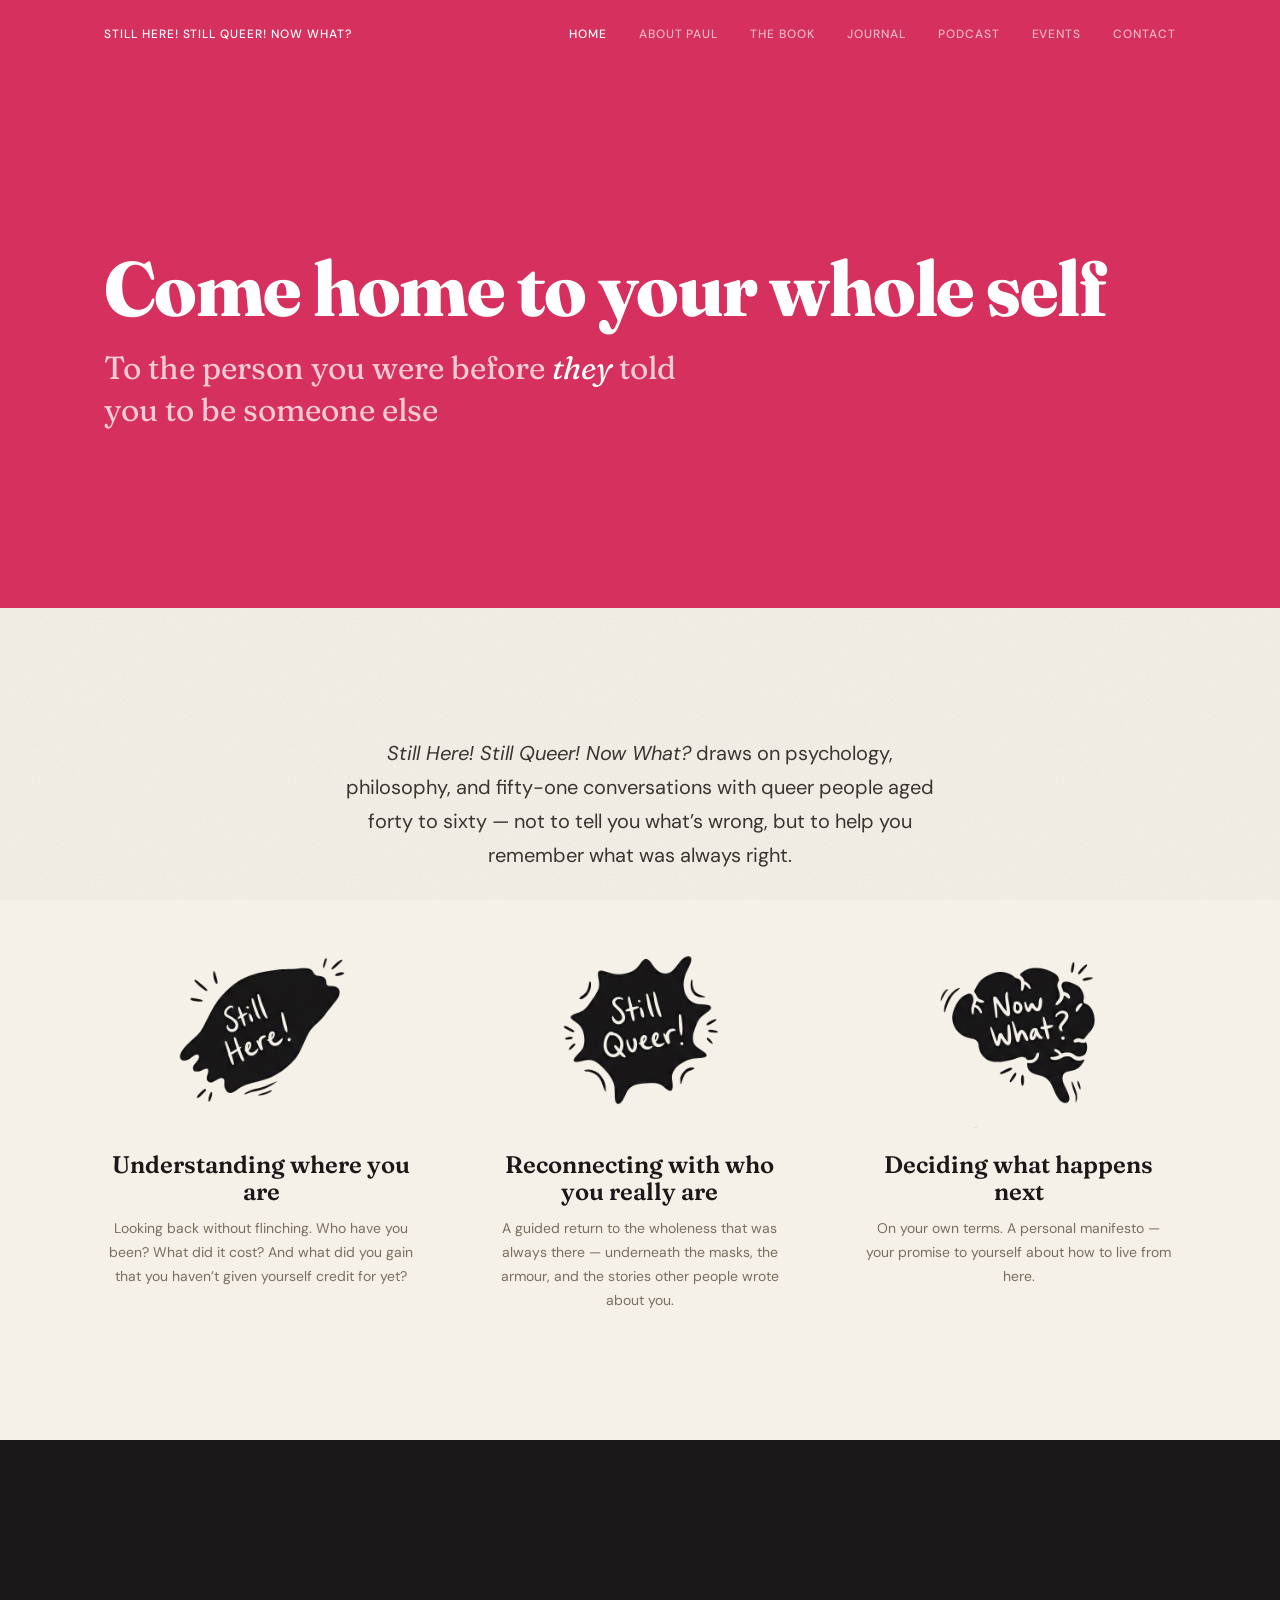
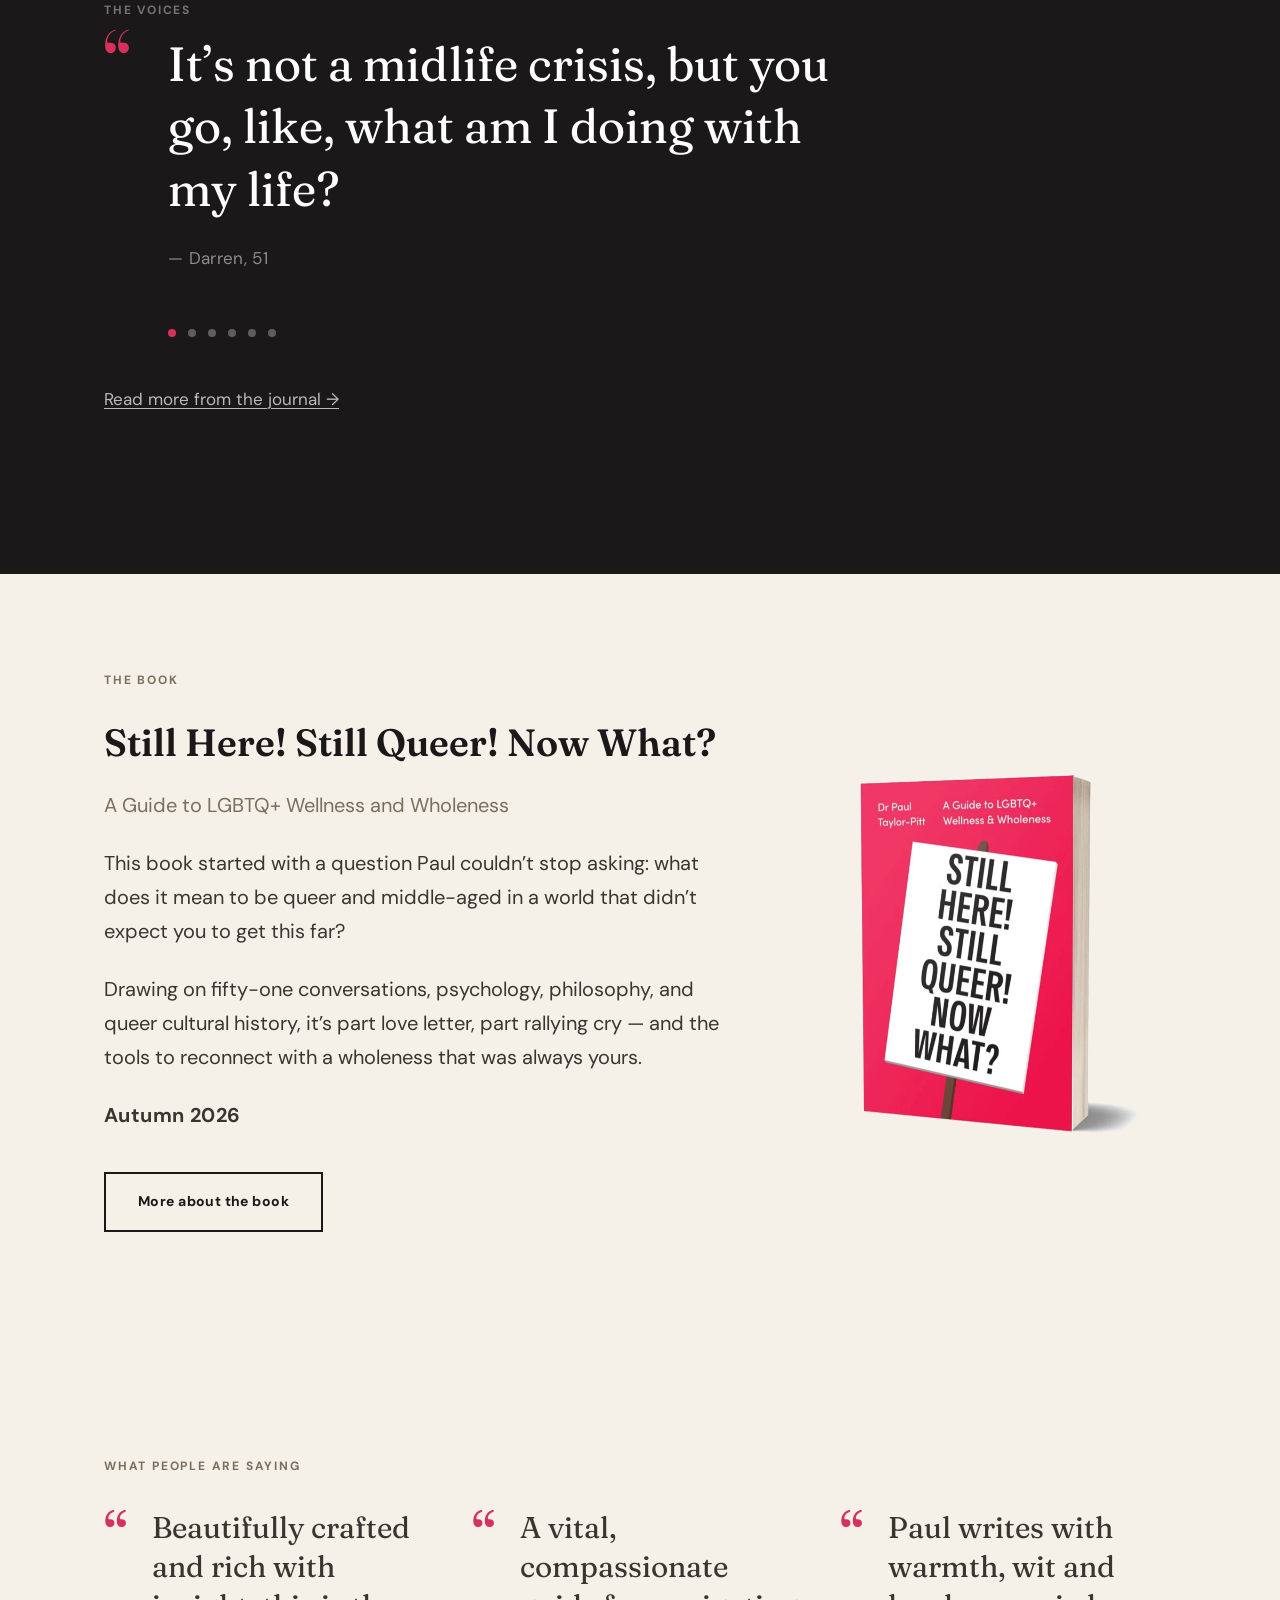
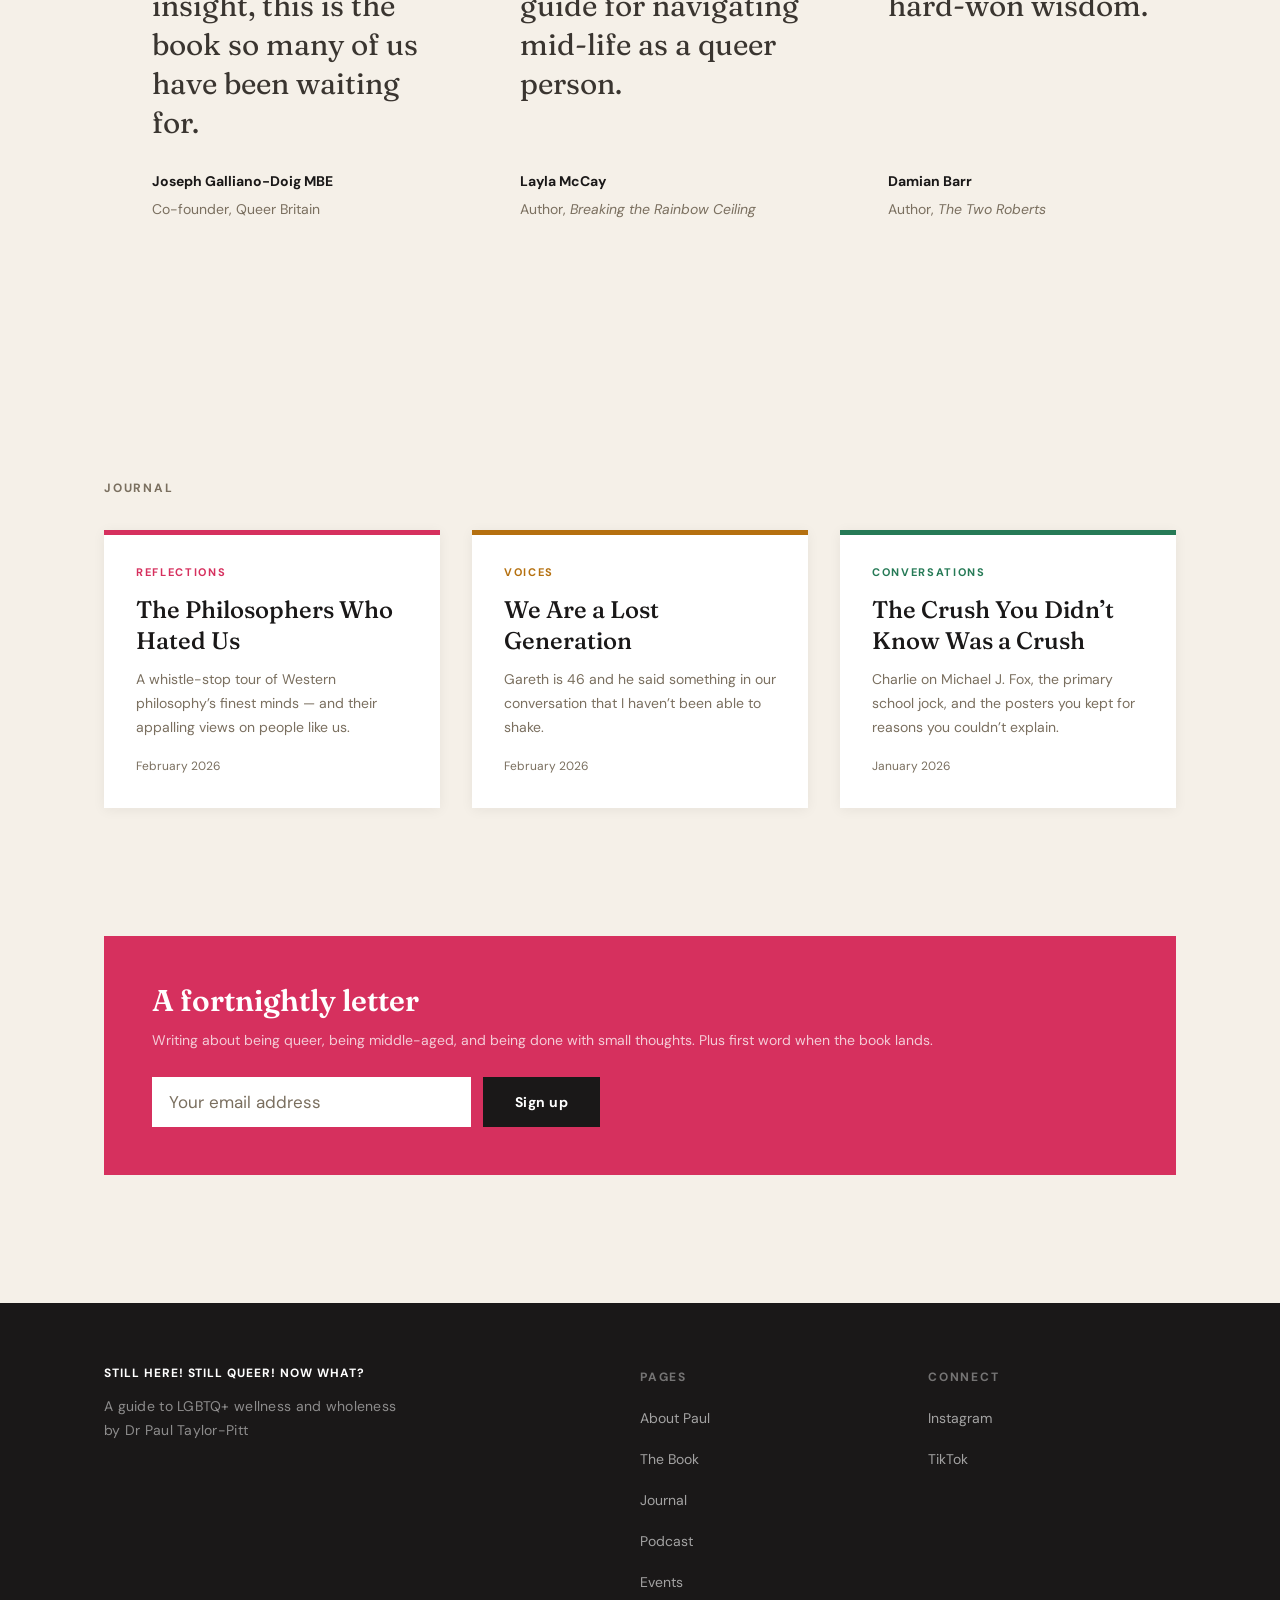
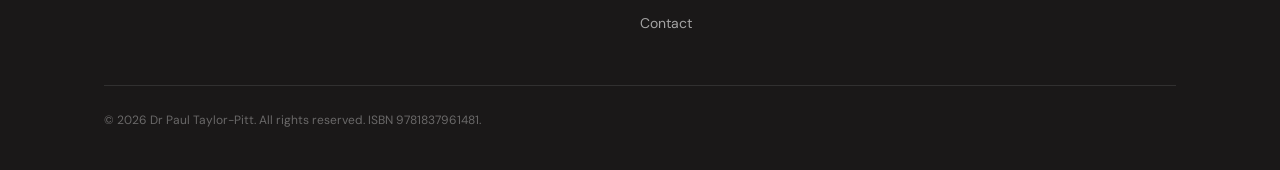
==== index.html @ b573b3ca "Initial commit: Still Here! Still Queer! Now What? demo site Static HTML/CSS/JS site for Dr Paul Tay" ====
<!DOCTYPE html>
<html lang="en">
<head>
  <meta charset="UTF-8">
  <meta name="viewport" content="width=device-width, initial-scale=1.0">
  <title>Still Here! Still Queer! Now What? — Dr Paul Taylor-Pitt</title>
  <meta name="description" content="A project about being queer, being middle-aged, and being done with small thoughts. A podcast, a book, and a place for the conversation to keep going.">
  <link rel="preconnect" href="https://fonts.googleapis.com">
  <link rel="preconnect" href="https://fonts.gstatic.com" crossorigin>
  <link href="https://fonts.googleapis.com/css2?family=Fraunces:ital,opsz,wght,SOFT,WONK@0,9..144,100..900,0..100,0..1;1,9..144,100..900,0..100,0..1&family=DM+Sans:ital,wght@0,400;0,500;0,700;1,400&display=swap" rel="stylesheet">
  <link rel="stylesheet" href="css/styles.css">
</head>
<body class="page-home">

  <!-- Header -->
  <header class="site-header">
    <div class="container">
      <a href="index.html" class="site-title">Still Here! Still Queer! Now What?</a>
      <nav class="site-nav" aria-label="Main navigation">
        <a href="index.html" aria-current="page">Home</a>
        <a href="about.html">About Paul</a>
        <a href="book.html">The Book</a>
        <a href="blog/">Journal</a>
        <a href="podcast.html">Podcast</a>
        <a href="events.html">Events</a>
        <a href="contact.html">Contact</a>
      </nav>
      <button class="nav-toggle" aria-label="Open menu" aria-expanded="false">
        <svg width="24" height="24" viewBox="0 0 24 24" fill="none" stroke="currentColor" stroke-width="2">
          <line x1="3" y1="6" x2="21" y2="6"/><line x1="3" y1="12" x2="21" y2="12"/><line x1="3" y1="18" x2="21" y2="18"/>
        </svg>
      </button>
    </div>
  </header>

  <!-- Mobile Nav -->
  <div class="mobile-nav" aria-label="Mobile navigation">
    <button class="mobile-nav-close" aria-label="Close menu">&times;</button>
    <a href="index.html">Home</a>
    <a href="about.html">About Paul</a>
    <a href="book.html">The Book</a>
    <a href="blog/">Journal</a>
    <a href="podcast.html">Podcast</a>
    <a href="events.html">Events</a>
    <a href="contact.html">Contact</a>
  </div>

  <!-- Hero -->
  <section class="hero">
    <div class="container">
      <h1 class="hero-entrance">Come home to your whole self</h1>
      <p class="hero-turn hero-entrance hero-entrance--delayed">To the person you were before <em>they</em> told you to be someone else</p>
    </div>
  </section>

  <!-- The Project -->
  <section class="homepage-project">
    <div class="container">
      <div class="text-container">
        <p class="homepage-project-copy reveal"><em>Still Here! Still Queer! Now What?</em> draws on psychology, philosophy, and fifty-one conversations with queer people aged forty to sixty &mdash; not to tell you what&rsquo;s wrong, but to help you remember what was always right.</p>
      </div>

      <div class="homepage-arc reveal-stagger">
        <div class="homepage-arc-item reveal">
          <div class="homepage-arc-image"><img src="assets/Icons/still-here-icon.png" alt="Still Here! — hand-drawn speech bubble"></div>
          <h3>Understanding where you are</h3>
          <p>Looking back without flinching. Who have you been? What did it cost? And what did you gain that you haven&rsquo;t given yourself credit for yet?</p>
        </div>
        <div class="homepage-arc-item reveal">
          <div class="homepage-arc-image"><img src="assets/Icons/still-queer-icon.png" alt="Still Queer! — hand-drawn speech bubble"></div>
          <h3>Reconnecting with who you really are</h3>
          <p>A guided return to the wholeness that was always there &mdash; underneath the masks, the armour, and the stories other people wrote about you.</p>
        </div>
        <div class="homepage-arc-item reveal">
          <div class="homepage-arc-image"><img src="assets/Icons/now-what-icon.png" alt="Now What? — hand-drawn speech bubble"></div>
          <h3>Deciding what happens next</h3>
          <p>On your own terms. A personal manifesto &mdash; your promise to yourself about how to live from here.</p>
        </div>
      </div>
    </div>
  </section>

  <!-- The Voices (dark) -->
  <section class="section section--dark homepage-voices-grid">
    <div class="container">
      <p class="label mb-8 reveal">The Voices</p>

      <div class="voices-carousel voices-carousel--single reveal">
        <div class="voices-carousel-inner">
          <div class="voices-carousel-slide is-active">
            <div class="voices-single-quote">
              <p class="voices-single-quote-text">It&rsquo;s not a midlife crisis, but you go, like, what am I doing with my life?</p>
              <p class="voices-single-quote-meta">&mdash; Darren, 51</p>
            </div>
          </div>
          <div class="voices-carousel-slide">
            <div class="voices-single-quote">
              <p class="voices-single-quote-text">I had been doing it in secret, gay by night, straight by day, kind of like a Batman of shame.</p>
              <p class="voices-single-quote-meta">&mdash; Craig, 51</p>
            </div>
          </div>
          <div class="voices-carousel-slide">
            <div class="voices-single-quote">
              <p class="voices-single-quote-text">You start to etch away at your identity. It&rsquo;s easier to be a duck when you&rsquo;re with ducks.</p>
              <p class="voices-single-quote-meta">&mdash; Christianne, 45</p>
            </div>
          </div>
          <div class="voices-carousel-slide">
            <div class="voices-single-quote">
              <p class="voices-single-quote-text">I used to think I didn&rsquo;t have a story worth telling. But I think I do.</p>
              <p class="voices-single-quote-meta">&mdash; Jeremy, 45</p>
            </div>
          </div>
          <div class="voices-carousel-slide">
            <div class="voices-single-quote">
              <p class="voices-single-quote-text">As I&rsquo;m getting older, I&rsquo;m getting more and more angry. I&rsquo;m actually more radical than I was when I was 28.</p>
              <p class="voices-single-quote-meta">&mdash; Keith, 48</p>
            </div>
          </div>
          <div class="voices-carousel-slide">
            <div class="voices-single-quote">
              <p class="voices-single-quote-text">I&rsquo;m genuinely proud of my evolution and who I&rsquo;ve become. I feel really content.</p>
              <p class="voices-single-quote-meta">&mdash; Dave, 46</p>
            </div>
          </div>
        </div>
        <div class="voices-carousel-dots" aria-label="Quote navigation">
          <button class="voices-carousel-dot is-active" aria-label="Quote 1"></button>
          <button class="voices-carousel-dot" aria-label="Quote 2"></button>
          <button class="voices-carousel-dot" aria-label="Quote 3"></button>
          <button class="voices-carousel-dot" aria-label="Quote 4"></button>
          <button class="voices-carousel-dot" aria-label="Quote 5"></button>
          <button class="voices-carousel-dot" aria-label="Quote 6"></button>
        </div>
      </div>

      <p class="reveal" style="margin-top: var(--space-8);"><a href="blog/" style="color: rgba(255,255,255,0.7);">Read more from the journal &rarr;</a></p>
    </div>
  </section>

  <!-- The Book -->
  <section class="homepage-book">
    <div class="container">
      <p class="label mb-6 reveal">The Book</p>
      <div class="homepage-book-layout reveal">
        <div class="homepage-book-content">
          <h2>Still Here! Still Queer! Now What?</h2>
          <p class="lead">A Guide to LGBTQ+ Wellness and Wholeness</p>
          <p>This book started with a question Paul couldn&rsquo;t stop asking: what does it mean to be queer and middle-aged in a world that didn&rsquo;t expect you to get this far?</p>
          <p>Drawing on fifty-one conversations, psychology, philosophy, and queer cultural history, it&rsquo;s part love letter, part rallying cry &mdash; and the tools to reconnect with a wholeness that was always yours.</p>
          <p class="meta"><strong>Autumn 2026</strong></p>
          <a href="book.html" class="btn btn--outline" style="margin-top: var(--space-4);">More about the book</a>
        </div>
        <div class="book-cover-placeholder">
          <img src="assets/images/book-cover.png" alt="Still Here! Still Queer! Now What? book cover">
        </div>
      </div>
    </div>
  </section>

  <!-- Endorsements -->
  <section class="section">
    <div class="container">
      <p class="label mb-6 reveal">What people are saying</p>

      <div class="endorsement-grid reveal-stagger">
        <div class="endorsement-card reveal">
          <p class="endorsement-quote">Beautifully crafted and rich with insight, this is the book so many of us have been waiting for.</p>
          <p class="endorsement-name">Joseph Galliano-Doig MBE</p>
          <p class="endorsement-title">Co-founder, Queer Britain</p>
        </div>

        <div class="endorsement-card reveal">
          <p class="endorsement-quote">A vital, compassionate guide for navigating mid-life as a queer person.</p>
          <p class="endorsement-name">Layla McCay</p>
          <p class="endorsement-title">Author, <em>Breaking the Rainbow Ceiling</em></p>
        </div>

        <div class="endorsement-card reveal">
          <p class="endorsement-quote">Paul writes with warmth, wit and hard-won wisdom.</p>
          <p class="endorsement-name">Damian Barr</p>
          <p class="endorsement-title">Author, <em>The Two Roberts</em></p>
        </div>
      </div>
    </div>
  </section>

  <!-- The Voices — latest -->
  <section class="homepage-journal">
    <div class="container">
      <p class="label reveal">Journal</p>
      <div class="post-grid post-grid--trio reveal-stagger">
        <a href="blog/the-philosophers-who-hated-us.html" class="journal-card reveal">
          <span class="category-label category-label--reflection">Reflections</span>
          <h3 class="journal-card-title">The Philosophers Who Hated Us</h3>
          <p class="journal-card-excerpt">A whistle-stop tour of Western philosophy&rsquo;s finest minds &mdash; and their appalling views on people like us.</p>
          <span class="journal-card-date">February 2026</span>
        </a>
        <a href="blog/a-lost-generation.html" class="journal-card reveal">
          <span class="category-label category-label--voice">Voices</span>
          <h3 class="journal-card-title">We Are a Lost Generation</h3>
          <p class="journal-card-excerpt">Gareth is 46 and he said something in our conversation that I haven&rsquo;t been able to shake.</p>
          <span class="journal-card-date">February 2026</span>
        </a>
        <a href="blog/the-crush-you-didnt-know.html" class="journal-card reveal">
          <span class="category-label category-label--conversation">Conversations</span>
          <h3 class="journal-card-title">The Crush You Didn&rsquo;t Know Was a Crush</h3>
          <p class="journal-card-excerpt">Charlie on Michael J. Fox, the primary school jock, and the posters you kept for reasons you couldn&rsquo;t explain.</p>
          <span class="journal-card-date">January 2026</span>
        </a>
      </div>
    </div>
  </section>

  <!-- Email Signup -->
  <section class="section" id="signup" style="padding-top: 0;">
    <div class="container">
      <div class="email-capture reveal">
        <h3>A fortnightly letter</h3>
        <p>Writing about being queer, being middle-aged, and being done with small thoughts. Plus first word when the book lands.</p>
        <form class="email-form" action="#" method="post">
          <input type="email" name="email" placeholder="Your email address" required aria-label="Email address">
          <button type="submit" class="btn btn--primary">Sign up</button>
        </form>
      </div>
    </div>
  </section>

  <!-- Footer -->
  <footer class="site-footer">
    <div class="container">
      <div class="footer-grid">
        <div>
          <p class="site-title" style="margin-bottom: var(--space-4);">Still Here! Still Queer! Now What?</p>
          <p class="meta">A guide to LGBTQ+ wellness and wholeness<br>by Dr Paul Taylor-Pitt</p>
        </div>
        <div>
          <p class="label mb-4">Pages</p>
          <ul class="footer-links">
            <li><a href="about.html">About Paul</a></li>
            <li><a href="book.html">The Book</a></li>
            <li><a href="blog/">Journal</a></li>
            <li><a href="podcast.html">Podcast</a></li>
            <li><a href="events.html">Events</a></li>
            <li><a href="contact.html">Contact</a></li>
          </ul>
        </div>
        <div>
          <p class="label mb-4">Connect</p>
          <ul class="footer-links">
            <li><a href="https://www.instagram.com/showingwhole/" rel="noopener noreferrer" target="_blank">Instagram</a></li>
            <li><a href="https://www.tiktok.com/@showingwhole" rel="noopener noreferrer" target="_blank">TikTok</a></li>
          </ul>
        </div>
      </div>
      <p class="footer-colophon">&copy; 2026 Dr Paul Taylor-Pitt. All rights reserved. ISBN 9781837961481.</p>
    </div>
  </footer>

  <script src="js/main.js"></script>
</body>
</html>
---- css/styles.css ----
/* ==========================================================================
   STILL HERE! STILL QUEER! NOW WHAT?
   Design System & Base Styles
   ========================================================================== */

/* --- Design Tokens --- */

:root {
  /* Palette: Sand & Placard Pink */
  --color-bg:        #f5f0e8;
  --color-surface:   #ffffff;
  --color-primary:   #d6305e;
  --color-primary-hover: #c02a52;
  --color-dark:      #1a1818;
  --color-body:      #3a3530;
  --color-muted:     #7a6f5f;
  --color-border:    #d8d0c4;
  --color-accent:    #2a2a2a;

  /* Pink hero / banner context */
  --color-hero-bg:   #d6305e;
  --color-hero-text: #ffffff;
  --color-hero-muted: rgba(255, 255, 255, 0.7);

  /* Typography */
  --font-display: 'Fraunces', Georgia, 'Times New Roman', serif;
  --font-body:    'DM Sans', -apple-system, BlinkMacSystemFont, 'Segoe UI', sans-serif;

  /* Fraunces variable font axes */
  --fraunces-soft: 20;
  --fraunces-wonk: 1;

  /* Type Scale (1.25 ratio — Major Third) */
  --text-xs:   0.75rem;    /* 12px */
  --text-sm:   0.875rem;   /* 14px */
  --text-base: 1.0625rem;  /* 17px — slightly generous for readability */
  --text-md:   1.25rem;    /* 20px */
  --text-lg:   1.5rem;     /* 24px */
  --text-xl:   1.875rem;   /* 30px */
  --text-2xl:  2.375rem;   /* 38px */
  --text-3xl:  3rem;       /* 48px */
  --text-4xl:  3.75rem;    /* 60px */

  /* Line Heights */
  --leading-tight:  1.1;
  --leading-snug:   1.3;
  --leading-normal: 1.7;

  /* Spacing (8px base) */
  --space-1:  0.25rem;  /* 4px */
  --space-2:  0.5rem;   /* 8px */
  --space-3:  0.75rem;  /* 12px */
  --space-4:  1rem;     /* 16px */
  --space-5:  1.5rem;   /* 24px */
  --space-6:  2rem;     /* 32px */
  --space-7:  2.5rem;   /* 40px */
  --space-8:  3rem;     /* 48px */
  --space-9:  4rem;     /* 64px */
  --space-10: 5rem;     /* 80px */
  --space-11: 6rem;     /* 96px */
  --space-12: 8rem;     /* 128px */

  /* Layout */
  --max-width:      72rem;  /* 1152px */
  --max-width-text: 38rem;  /* 608px — optimal reading width */
  --gutter:         1.5rem;

  /* Borders */
  --radius-sm: 0.25rem;
  --radius-md: 0.5rem;
  --radius-lg: 1rem;

  /* Transitions */
  --transition-fast: 150ms ease;
  --transition-base: 250ms ease;
}

@media (min-width: 768px) {
  :root {
    --gutter: 2.5rem;
  }
}


/* --- Reset & Base --- */

*, *::before, *::after {
  box-sizing: border-box;
  margin: 0;
  padding: 0;
}

html {
  -webkit-text-size-adjust: 100%;
  scroll-behavior: smooth;
}

body {
  font-family: var(--font-body);
  font-size: var(--text-base);
  line-height: var(--leading-normal);
  color: var(--color-body);
  background-color: var(--color-bg);
  -webkit-font-smoothing: antialiased;
  -moz-osx-font-smoothing: grayscale;
  position: relative;
}

/* Paper grain texture — subtle noise over the sand background */
body::before {
  content: '';
  position: fixed;
  inset: 0;
  z-index: 0;
  pointer-events: none;
  opacity: 0.28;
  background-image: url("data:image/svg+xml,%3Csvg viewBox='0 0 256 256' xmlns='http://www.w3.org/2000/svg'%3E%3Cfilter id='noise'%3E%3CfeTurbulence type='fractalNoise' baseFrequency='0.9' numOctaves='4' stitchTiles='stitch'/%3E%3C/filter%3E%3Crect width='100%25' height='100%25' filter='url(%23noise)' opacity='0.5'/%3E%3C/svg%3E");
  background-size: 256px 256px;
}

body > * {
  position: relative;
  z-index: 1;
}

img, picture, video, canvas, svg {
  display: block;
  max-width: 100%;
}

a {
  color: var(--color-primary);
  text-decoration-thickness: 1px;
  text-underline-offset: 0.15em;
  transition: color var(--transition-fast);
}

a:hover {
  color: var(--color-primary-hover);
}


/* --- Layout --- */

.container {
  width: 100%;
  max-width: var(--max-width);
  margin-left: auto;
  margin-right: auto;
  padding-left: var(--gutter);
  padding-right: var(--gutter);
}

.text-container {
  max-width: var(--max-width-text);
}

.section {
  padding-top: var(--space-10);
  padding-bottom: var(--space-10);
}

@media (min-width: 768px) {
  .section {
    padding-top: var(--space-12);
    padding-bottom: var(--space-12);
  }
}


/* --- Typography --- */

h1, h2, h3 {
  font-family: var(--font-display);
  font-weight: 600;
  color: var(--color-dark);
  line-height: var(--leading-tight);
  font-variation-settings: 'SOFT' var(--fraunces-soft), 'WONK' var(--fraunces-wonk);
}

h1 {
  font-size: clamp(var(--text-3xl), 7vw, var(--text-4xl));
}

h2 {
  font-size: clamp(var(--text-2xl), 5vw, var(--text-3xl));
  margin-bottom: var(--space-5);
}

h3 {
  font-size: clamp(var(--text-lg), 3vw, var(--text-xl));
  margin-bottom: var(--space-4);
}

p {
  margin-bottom: var(--space-5);
}

p:last-child {
  margin-bottom: 0;
}

.lead {
  font-size: var(--text-md);
  color: var(--color-body);
  max-width: var(--max-width-text);
}

.meta {
  font-size: var(--text-sm);
  color: var(--color-muted);
  letter-spacing: 0.02em;
}

.label {
  font-family: var(--font-body);
  font-size: var(--text-xs);
  font-weight: 700;
  letter-spacing: 0.15em;
  text-transform: uppercase;
  color: var(--color-muted);
}


/* --- Pull Quotes --- */

blockquote,
.pull-quote {
  font-family: var(--font-display);
  font-weight: 400;
  font-size: clamp(var(--text-md), 2.5vw, var(--text-lg));
  line-height: var(--leading-snug);
  color: var(--color-primary);
  border-left: 3px solid var(--color-primary);
  padding-left: var(--space-5);
  margin: var(--space-7) 0;
  max-width: var(--max-width-text);
  font-variation-settings: 'SOFT' 50, 'WONK' 0;
}

@media (min-width: 768px) {
  blockquote,
  .pull-quote {
    margin-left: -2rem;
    padding-left: calc(var(--space-5) + 2rem);
  }
}


/* --- Buttons --- */

.btn {
  display: inline-block;
  font-family: var(--font-body);
  font-size: var(--text-sm);
  font-weight: 700;
  letter-spacing: 0.03em;
  text-decoration: none;
  padding: var(--space-4) var(--space-6);
  transition: background var(--transition-fast), transform var(--transition-fast);
  cursor: pointer;
  border: none;
}

.btn:hover {
  transform: translateY(-1px);
}

.btn--primary {
  background: var(--color-primary);
  color: #fff;
}

.btn--primary:hover {
  background: var(--color-primary-hover);
  color: #fff;
}

.btn--dark {
  background: var(--color-dark);
  color: var(--color-bg);
}

.btn--dark:hover {
  background: #000;
  color: var(--color-bg);
}

.btn--outline {
  background: transparent;
  color: var(--color-dark);
  border: 2px solid var(--color-dark);
}

.btn--outline:hover {
  background: var(--color-dark);
  color: var(--color-bg);
}

.btn--outline-pink {
  background: transparent;
  color: var(--color-primary);
  border: 2px solid var(--color-primary);
}

.btn--outline-pink:hover {
  background: var(--color-primary);
  color: #fff;
}


/* --- Navigation --- */

.site-header {
  padding: var(--space-5) 0;
  position: sticky;
  top: 0;
  z-index: 50;
  background: var(--color-bg);
  transition: background 400ms ease, box-shadow 400ms ease;
}

.site-header.is-scrolled {
  background: var(--color-bg);
  box-shadow: 0 1px 8px rgba(26, 24, 24, 0.08);
}

.site-header.is-scrolled .site-title {
  color: var(--color-muted);
}

.site-header.is-scrolled .site-nav a {
  color: var(--color-muted);
}

.site-header.is-scrolled .site-nav a:hover,
.site-header.is-scrolled .site-nav a[aria-current="page"] {
  color: var(--color-dark);
}

.site-header.is-scrolled .nav-toggle {
  color: var(--color-dark);
}

.site-header .container {
  display: flex;
  justify-content: space-between;
  align-items: center;
}

.site-title {
  font-family: var(--font-body);
  font-size: var(--text-xs);
  font-weight: 500;
  letter-spacing: 0.08em;
  text-transform: uppercase;
  color: var(--color-muted);
  text-decoration: none;
  line-height: 1;
}

.site-title:hover {
  color: var(--color-dark);
}

.site-header .site-title {
  color: var(--color-muted);
}

.site-nav {
  display: none;
}

.site-nav a {
  font-family: var(--font-body);
  font-size: var(--text-xs);
  font-weight: 500;
  color: var(--color-muted);
  text-decoration: none;
  letter-spacing: 0.08em;
  text-transform: uppercase;
  transition: color var(--transition-fast);
}

.site-nav a:hover,
.site-nav a[aria-current="page"] {
  color: var(--color-dark);
}

.nav-toggle {
  display: flex;
  align-items: center;
  justify-content: center;
  width: 2.5rem;
  height: 2.5rem;
  background: none;
  border: none;
  cursor: pointer;
  color: var(--color-dark);
}

@media (min-width: 768px) {
  .site-nav {
    display: flex;
    gap: var(--space-6);
  }

  .nav-toggle {
    display: none;
  }
}

/* Homepage: header integrated into hero */
.page-home .site-header {
  background: var(--color-hero-bg);
  padding: var(--space-5) 0;
}

.page-home .site-title {
  color: #fff;
}

.page-home .site-title:hover {
  color: #fff;
}

.page-home .site-nav a {
  color: rgba(255, 255, 255, 0.65);
}

.page-home .site-nav a:hover,
.page-home .site-nav a[aria-current="page"] {
  color: #fff;
}

.page-home .nav-toggle {
  color: #fff;
}

/* Homepage: scrolled state overrides pink hero */
.page-home .site-header.is-scrolled {
  background: var(--color-bg);
  padding: var(--space-5) 0;
}

.page-home .site-header.is-scrolled .site-title {
  color: var(--color-muted);
}

.page-home .site-header.is-scrolled .site-nav a {
  color: var(--color-muted);
}

.page-home .site-header.is-scrolled .site-nav a:hover,
.page-home .site-header.is-scrolled .site-nav a[aria-current="page"] {
  color: var(--color-dark);
}

.page-home .site-header.is-scrolled .nav-toggle {
  color: var(--color-dark);
}

/* Mobile nav overlay */
.mobile-nav {
  position: fixed;
  inset: 0;
  background: var(--color-bg);
  z-index: 100;
  display: flex;
  flex-direction: column;
  justify-content: center;
  align-items: center;
  gap: var(--space-6);
  opacity: 0;
  visibility: hidden;
  transition: opacity var(--transition-base), visibility var(--transition-base);
}

.mobile-nav.is-open {
  opacity: 1;
  visibility: visible;
}

.mobile-nav a {
  font-family: var(--font-display);
  font-size: var(--text-2xl);
  color: var(--color-dark);
  text-decoration: none;
}

.mobile-nav a:hover {
  color: var(--color-primary);
}

.mobile-nav-close {
  position: absolute;
  top: var(--space-5);
  right: var(--gutter);
  width: 2.5rem;
  height: 2.5rem;
  background: none;
  border: none;
  cursor: pointer;
  font-size: var(--text-lg);
  color: var(--color-dark);
}


/* --- Hero (Pink band) --- */

.hero {
  background: var(--color-hero-bg);
  color: var(--color-hero-text);
  padding: var(--space-10) 0 var(--space-11);
}

@media (min-width: 768px) {
  .hero {
    padding: var(--space-11) 0 var(--space-12);
  }
}

@media (min-width: 1024px) {
  .hero {
    padding: var(--space-12) 0;
    min-height: 60vh;
    display: flex;
    align-items: center;
  }

  .hero .container {
    width: 100%;
  }
}

.hero h1 {
  color: var(--color-hero-text);
  font-size: clamp(2.25rem, 6vw, 5rem);
  font-weight: 800;
  letter-spacing: -0.02em;
  overflow-wrap: break-word;
  font-variation-settings: 'SOFT' 15, 'WONK' 1;
}

.hero-turn {
  font-family: var(--font-display);
  font-weight: 400;
  font-size: clamp(1.375rem, 3.5vw, 2rem);
  line-height: var(--leading-snug);
  color: rgba(255, 255, 255, 0.75);
  max-width: 36rem;
  margin-top: var(--space-4);
  font-variation-settings: 'SOFT' 50, 'WONK' 0;
}

.hero-turn em {
  color: #fff;
  font-style: italic;
}

.hero-mark {
  display: block;
  margin: var(--space-5) 0;
  width: 160px;
  height: auto;
}

.hero .lead {
  color: var(--color-hero-muted);
}

.hero a {
  color: var(--color-hero-text);
}

.hero .btn--primary {
  background: #fff;
  color: var(--color-primary);
}

.hero .btn--primary:hover {
  background: var(--color-bg);
  color: var(--color-primary-hover);
}


/* --- Endorsements --- */

.endorsement {
  padding: var(--space-8) 0;
}

.endorsement + .endorsement {
  border-top: 1px solid var(--color-border);
}

.endorsement-quote {
  font-family: var(--font-display);
  font-weight: 400;
  font-size: clamp(var(--text-md), 2.5vw, var(--text-xl));
  line-height: var(--leading-snug);
  color: var(--color-body);
  max-width: var(--max-width-text);
  margin-bottom: var(--space-4);
  position: relative;
  padding-left: var(--space-8);
  font-variation-settings: 'SOFT' 40, 'WONK' 0;
}

.endorsement-quote::before {
  content: '\201C';
  font-family: var(--font-display);
  font-size: 4rem;
  color: var(--color-primary);
  position: absolute;
  left: 0;
  top: -0.25rem;
  line-height: 1;
}

.endorsement-name {
  font-weight: 700;
  font-size: var(--text-sm);
  color: var(--color-dark);
  padding-left: var(--space-8);
  margin-bottom: var(--space-1);
}

.endorsement-title {
  font-size: var(--text-sm);
  color: var(--color-muted);
  padding-left: var(--space-8);
}

/* --- Endorsement Cards (homepage grid) --- */

.endorsement-grid {
  display: grid;
  gap: var(--space-6);
}

@media (min-width: 960px) {
  .endorsement-grid {
    grid-template-columns: 1fr 1fr 1fr;
  }
}

.endorsement-card {
  display: flex;
  flex-direction: column;
}

.endorsement-card .endorsement-quote {
  flex: 1;
}

.endorsement-card .endorsement-name {
  margin-top: var(--space-3);
}


/* --- Email Capture --- */

.email-capture {
  background: var(--color-primary);
  padding: var(--space-8);
  border: none;
}

.email-capture h3 {
  margin-bottom: var(--space-3);
  color: #fff;
}

.email-capture p {
  color: rgba(255, 255, 255, 0.75);
  font-size: var(--text-sm);
  margin-bottom: var(--space-5);
}

.email-form {
  display: flex;
  flex-direction: column;
  gap: var(--space-3);
  max-width: 28rem;
}

.email-form input[type="email"] {
  font-family: var(--font-body);
  font-size: var(--text-base);
  padding: var(--space-3) var(--space-4);
  border: 1px solid var(--color-border);
  background: var(--color-bg);
  color: var(--color-dark);
  width: 100%;
}

.email-form input[type="email"]::placeholder {
  color: var(--color-muted);
}

.email-form input[type="email"]:focus {
  outline: 2px solid var(--color-primary);
  outline-offset: -2px;
  border-color: var(--color-primary);
}

@media (min-width: 480px) {
  .email-form {
    flex-direction: row;
  }

  .email-form input[type="email"] {
    flex: 1;
  }
}

.email-capture .email-form input[type="email"] {
  background: #fff;
  border-color: transparent;
}

.email-capture .btn--primary {
  background: var(--color-dark);
  color: #fff;
}

.email-capture .btn--primary:hover {
  background: #000;
  color: #fff;
}


/* --- Cards --- */

.card {
  background: var(--color-surface);
  border: none;
  padding: var(--space-6);
  box-shadow: 0 2px 12px rgba(26, 24, 24, 0.06);
}

.card h3 {
  font-size: var(--text-lg);
}

.card .meta {
  margin-bottom: var(--space-3);
}


/* --- Footer --- */

.site-footer {
  padding: var(--space-9) 0 var(--space-7);
  background: var(--color-dark);
  color: rgba(255, 255, 255, 0.6);
}

.footer-grid {
  display: grid;
  gap: var(--space-7);
}

@media (min-width: 768px) {
  .footer-grid {
    grid-template-columns: 2fr 1fr 1fr;
  }
}

.site-footer a {
  color: rgba(255, 255, 255, 0.6);
  text-decoration: none;
  font-size: var(--text-sm);
}

.site-footer a:hover {
  color: #fff;
}

.footer-links {
  list-style: none;
  display: flex;
  flex-direction: column;
  gap: var(--space-3);
}

.site-footer .site-title {
  color: #fff;
  font-weight: 700;
}

.site-footer .meta {
  color: rgba(255, 255, 255, 0.5);
}

.site-footer .label {
  color: rgba(255, 255, 255, 0.4);
}

.footer-colophon {
  font-size: var(--text-xs);
  color: rgba(255, 255, 255, 0.35);
  margin-top: var(--space-8);
  padding-top: var(--space-5);
  border-top: 1px solid rgba(255, 255, 255, 0.1);
}


/* --- Dark Section Variant --- */

.section--dark {
  background: var(--color-dark);
  color: rgba(255, 255, 255, 0.75);
  padding-top: var(--space-11);
  padding-bottom: var(--space-11);
}

@media (min-width: 768px) {
  .section--dark {
    padding-top: 10rem;
    padding-bottom: 10rem;
  }
}

.section--dark h2,
.section--dark h3 {
  color: #fff;
}

.section--dark .label {
  color: rgba(255, 255, 255, 0.4);
}

.section--dark .meta {
  color: rgba(255, 255, 255, 0.5);
}

.section--dark .book-voice-item {
  border-left-color: var(--color-primary);
}

.section--dark .book-voice-item p {
  color: rgba(255, 255, 255, 0.85);
}


/* --- Utilities --- */

.visually-hidden {
  position: absolute;
  width: 1px;
  height: 1px;
  padding: 0;
  margin: -1px;
  overflow: hidden;
  clip: rect(0, 0, 0, 0);
  white-space: nowrap;
  border: 0;
}

.text-center { text-align: center; }
.text-primary { color: var(--color-primary); }
.text-muted { color: var(--color-muted); }

.mt-0 { margin-top: 0; }
.mb-0 { margin-bottom: 0; }
.mb-4 { margin-bottom: var(--space-4); }
.mb-6 { margin-bottom: var(--space-6); }
.mb-8 { margin-bottom: var(--space-8); }


/* ==========================================================================
   JOURNAL — Cards, Posts, Categories
   ========================================================================== */

/* --- Category Labels --- */

:root {
  --color-cat-voice:        #b5700f;
  --color-cat-reflection:   #d6305e;
  --color-cat-conversation: #267a56;
  --color-cat-reading:      #4a6590;
}

.category-label {
  display: inline-block;
  font-family: var(--font-body);
  font-size: 0.6875rem;
  font-weight: 700;
  letter-spacing: 0.15em;
  text-transform: uppercase;
  line-height: 1;
}

.category-label--voice        { color: var(--color-cat-voice); }
.category-label--reflection   { color: var(--color-cat-reflection); }
.category-label--conversation { color: var(--color-cat-conversation); }
.category-label--reading      { color: var(--color-cat-reading); }


/* --- Journal Cards --- */

.post-grid {
  display: grid;
  gap: var(--space-6);
}

@media (min-width: 640px) {
  .post-grid {
    grid-template-columns: 1fr 1fr;
  }
}

@media (min-width: 960px) {
  .post-grid--trio {
    grid-template-columns: 1fr 1fr 1fr;
  }
}

.journal-card {
  background: var(--color-surface);
  border: none;
  border-top: 5px solid var(--color-primary);
  padding: var(--space-6);
  display: flex;
  flex-direction: column;
  text-decoration: none;
  box-shadow: 0 2px 12px rgba(26, 24, 24, 0.06);
  transition: transform var(--transition-fast), box-shadow var(--transition-fast);
}

.journal-card:has(.category-label--voice)        { border-top-color: var(--color-cat-voice); }
.journal-card:has(.category-label--reflection)    { border-top-color: var(--color-cat-reflection); }
.journal-card:has(.category-label--conversation)  { border-top-color: var(--color-cat-conversation); }
.journal-card:has(.category-label--reading)       { border-top-color: var(--color-cat-reading); }

.journal-card:hover {
  transform: translateY(-2px);
  box-shadow: 0 8px 30px rgba(26, 24, 24, 0.12);
}

.journal-card .category-label {
  margin-bottom: var(--space-4);
}

.journal-card-title {
  font-family: var(--font-display);
  font-weight: 500;
  font-size: var(--text-lg);
  line-height: var(--leading-snug);
  color: var(--color-dark);
  margin-bottom: var(--space-3);
  font-variation-settings: 'SOFT' 30, 'WONK' 0;
}

.journal-card-excerpt {
  font-size: var(--text-sm);
  color: var(--color-muted);
  margin-bottom: var(--space-4);
  flex: 1;
}

.journal-card-date {
  font-size: var(--text-xs);
  color: var(--color-muted);
}

/* Featured card — spans full width, larger type */
.journal-card--featured {
  padding: var(--space-8);
}

@media (min-width: 640px) {
  .journal-card--featured {
    grid-column: 1 / -1;
  }
}

.journal-card--featured .journal-card-title {
  font-size: clamp(var(--text-xl), 3vw, var(--text-2xl));
}

.journal-card--featured .journal-card-excerpt {
  font-size: var(--text-base);
  max-width: var(--max-width-text);
}


/* --- Journal Post Page --- */

.post-header {
  padding-top: var(--space-8);
  padding-bottom: var(--space-6);
}

.post-header .category-label {
  margin-bottom: var(--space-5);
}

.post-header h1 {
  margin-bottom: var(--space-4);
}

.post-meta {
  font-size: var(--text-sm);
  color: var(--color-muted);
}

.post-body {
  padding-bottom: var(--space-9);
}

.post-body .text-container p {
  margin-bottom: var(--space-5);
}


/* --- Voice Quote (large interviewee pull-quote) --- */

.voice-quote {
  font-family: var(--font-display);
  font-weight: 500;
  font-size: clamp(var(--text-lg), 3vw, var(--text-2xl));
  line-height: var(--leading-snug);
  color: var(--color-dark);
  border-left: 4px solid var(--color-cat-voice);
  padding-left: var(--space-6);
  margin: var(--space-8) 0;
  font-variation-settings: 'SOFT' 40, 'WONK' 0;
}

@media (min-width: 768px) {
  .voice-quote {
    margin-left: -2rem;
    padding-left: calc(var(--space-6) + 2rem);
  }
}

.voice-quote-attribution {
  display: block;
  font-family: var(--font-body);
  font-size: var(--text-sm);
  font-weight: 500;
  color: var(--color-muted);
  margin-top: var(--space-4);
  letter-spacing: 0.02em;
}


/* --- Closing Question --- */

.closing-question {
  background: var(--color-primary);
  border: none;
  padding: var(--space-7);
  margin: var(--space-8) 0;
  max-width: var(--max-width-text);
  transform: rotate(-0.75deg);
  box-shadow: 4px 4px 0 rgba(26, 24, 24, 0.15);
}

.closing-question p {
  font-family: var(--font-display);
  font-weight: 600;
  font-size: var(--text-lg);
  line-height: var(--leading-snug);
  color: #fff;
  font-style: normal;
  margin-bottom: 0;
  font-variation-settings: 'SOFT' 20, 'WONK' 0;
}


/* --- Listen CTA (Conversation posts) --- */

.listen-cta {
  display: inline-flex;
  align-items: center;
  gap: var(--space-3);
  background: var(--color-surface);
  border: 2px solid var(--color-cat-conversation);
  padding: var(--space-4) var(--space-6);
  font-family: var(--font-body);
  font-size: var(--text-sm);
  font-weight: 700;
  color: var(--color-cat-conversation);
  text-decoration: none;
  letter-spacing: 0.03em;
  margin: var(--space-6) 0;
  transition: background var(--transition-fast), color var(--transition-fast);
}

.listen-cta:hover {
  background: var(--color-cat-conversation);
  color: #fff;
}


/* --- Author Bio --- */

.author-bio {
  display: flex;
  gap: var(--space-5);
  align-items: flex-start;
  padding: var(--space-7) 0;
  margin: var(--space-8) 0;
  max-width: var(--max-width-text);
}

.author-bio-avatar {
  width: 4rem;
  height: 4rem;
  border-radius: 50%;
  background: var(--color-border);
  flex-shrink: 0;
}

.author-bio-name {
  font-weight: 700;
  font-size: var(--text-sm);
  color: var(--color-dark);
  margin-bottom: var(--space-1);
}

.author-bio-text {
  font-size: var(--text-sm);
  color: var(--color-muted);
  margin-bottom: 0;
}


/* --- More Posts (end-of-post related cards) --- */

.more-posts {
  padding: var(--space-9) 0;
}

.more-posts .label {
  margin-bottom: var(--space-6);
}


/* ==========================================================================
   HOMEPAGE — Recognition, Project, Voices, Question, Journal
   ========================================================================== */

/* --- Homepage Project (what SHSQNW is) --- */

.homepage-project {
  padding: var(--space-10) 0;
  text-align: center;
}

.homepage-project .label {
  color: var(--color-primary);
}

.homepage-project .text-container {
  margin-left: auto;
  margin-right: auto;
}

@media (min-width: 768px) {
  .homepage-project {
    padding: var(--space-12) 0;
  }
}

.homepage-project-copy {
  font-size: var(--text-md);
  line-height: var(--leading-normal);
  color: var(--color-body);
}

.homepage-project-copy em {
  font-style: italic;
}

/* Three-part arc grid */
.homepage-arc {
  display: grid;
  gap: var(--space-7);
  margin-top: var(--space-9);
}

@media (min-width: 768px) {
  .homepage-arc {
    grid-template-columns: 1fr 1fr 1fr;
    gap: var(--space-9);
  }
}

.homepage-arc-item h3 {
  font-size: var(--text-lg);
  font-variation-settings: 'SOFT' 30, 'WONK' 0;
  margin-bottom: var(--space-3);
}

.homepage-arc-item p {
  font-size: var(--text-sm);
  color: var(--color-muted);
  line-height: var(--leading-normal);
}

/* Arc icons */
.homepage-arc-item {
  text-align: center;
}

.homepage-arc-image {
  width: 12rem;
  height: 12rem;
  margin: 0 auto var(--space-5);
}

.homepage-arc-image img {
  width: 100%;
  height: 100%;
  object-fit: contain;
}


/* --- Homepage Voices Grid (dark, book-page style) --- */

.homepage-voices-grid .label {
  margin-bottom: var(--space-3);
}

.homepage-voices-grid .book-voice-item {
  border-left-width: 4px;
  padding: var(--space-6);
}

.homepage-voices-grid .book-voice-item p {
  font-size: clamp(var(--text-md), 2.5vw, var(--text-lg));
  color: #fff;
}

/* --- Voices Carousel --- */

.voices-carousel {
  /* no max-width — fills the container */
}

.voices-carousel-inner {
  position: relative;
  min-height: 12rem;
}

.voices-carousel-slide {
  position: absolute;
  width: 100%;
  top: 0;
  left: 0;
  opacity: 0;
  visibility: hidden;
  transition: opacity 600ms ease, visibility 600ms ease;
  pointer-events: none;
}

.voices-carousel-slide.is-active {
  position: relative;
  opacity: 1;
  visibility: visible;
  pointer-events: auto;
}

.voices-carousel-pair {
  display: grid;
  gap: var(--space-6);
}

@media (min-width: 640px) {
  .voices-carousel-pair {
    grid-template-columns: 1fr 1fr;
  }
}

.voices-carousel-dots {
  display: flex;
  justify-content: center;
  gap: var(--space-3);
  margin-top: var(--space-7);
}

.voices-carousel-dot {
  width: 8px;
  height: 8px;
  border-radius: 50%;
  background: rgba(255, 255, 255, 0.3);
  border: none;
  cursor: pointer;
  padding: 0;
  transition: background 300ms ease;
}

.voices-carousel-dot:hover {
  background: rgba(255, 255, 255, 0.5);
}

.voices-carousel-dot.is-active {
  background: var(--color-primary);
}

/* --- Single-Quote Carousel Variant --- */

.voices-single-quote {
  position: relative;
  padding-left: var(--space-9);
}

.voices-single-quote::before {
  content: '\201C';
  font-family: var(--font-display);
  font-size: 6rem;
  color: var(--color-primary);
  position: absolute;
  left: 0;
  top: -0.75rem;
  line-height: 1;
}

.voices-single-quote-text {
  font-family: var(--font-display);
  font-weight: 400;
  font-size: clamp(var(--text-2xl), 4.5vw, var(--text-3xl));
  line-height: var(--leading-snug);
  color: #fff;
  margin-bottom: var(--space-5);
  max-width: 42rem;
  font-variation-settings: 'SOFT' 40, 'WONK' 0;
}

.voices-single-quote-meta {
  font-family: var(--font-body);
  font-size: var(--text-base);
  color: rgba(255, 255, 255, 0.5);
  letter-spacing: 0.02em;
}

.voices-carousel--single .voices-carousel-inner {
  min-height: 16rem;
}

.voices-carousel--single .voices-carousel-dots {
  justify-content: flex-start;
  padding-left: var(--space-9);
}

.homepage-voices-heading {
  font-family: var(--font-display);
  font-size: clamp(var(--text-xl), 3vw, var(--text-2xl));
  font-weight: 500;
  line-height: var(--leading-snug);
  color: #fff;
  max-width: 32rem;
  margin-bottom: var(--space-9);
  font-variation-settings: 'SOFT' 40, 'WONK' 0;
}


/* --- Homepage Declaration (broken into readable lines) --- */

.homepage-declaration {
  padding: var(--space-10) 0;
  text-align: center;
}

@media (min-width: 768px) {
  .homepage-declaration {
    padding: var(--space-12) 0;
  }
}

.homepage-declaration-lines {
  max-width: 42rem;
  margin-left: auto;
  margin-right: auto;
}

.homepage-declaration-lead,
.homepage-declaration-negation,
.homepage-declaration-affirmation {
  font-family: var(--font-display);
  font-size: clamp(var(--text-lg), 3vw, var(--text-xl));
  font-weight: 500;
  line-height: var(--leading-snug);
  color: var(--color-primary);
  margin-bottom: var(--space-7);
  font-variation-settings: 'SOFT' 30, 'WONK' 0;
}

.homepage-declaration-affirmation {
  margin-bottom: 0;
}

.homepage-declaration-list {
  color: inherit;
  font-weight: inherit;
}


/* --- (homepage-voices varied-scale removed — replaced by .homepage-voices-grid using book-page pattern) --- */


/* --- Homepage Book (designed moment, not a product card) --- */

.homepage-book {
  padding: var(--space-10) 0;
}

@media (min-width: 768px) {
  .homepage-book {
    padding: var(--space-11) 0;
  }
}

.homepage-book-card {
  background: var(--color-surface);
  padding: var(--space-8);
  max-width: var(--max-width-text);
  box-shadow: 0 2px 20px rgba(26, 24, 24, 0.06);
}

@media (min-width: 768px) {
  .homepage-book-card {
    padding: var(--space-9);
  }
}

.homepage-book-card h2 {
  font-size: clamp(var(--text-xl), 3vw, var(--text-2xl));
}

.homepage-book-card p {
  font-size: var(--text-md);
  line-height: var(--leading-normal);
  color: var(--color-body);
}

.homepage-book-card .meta {
  font-size: var(--text-sm);
  margin-top: var(--space-5);
}

/* --- Homepage Book: Two-Column Layout --- */

.homepage-book-layout {
  display: grid;
  gap: var(--space-8);
}

@media (min-width: 768px) {
  .homepage-book-layout {
    grid-template-columns: 1fr 24rem;
    align-items: start;
  }
}

.homepage-book-content h2 {
  font-size: clamp(var(--text-xl), 3vw, var(--text-2xl));
}

.homepage-book-content p {
  font-size: var(--text-md);
  line-height: var(--leading-normal);
  color: var(--color-body);
}

.homepage-book-content .lead {
  color: var(--color-muted);
  margin-bottom: var(--space-5);
}


/* --- Homepage Journal Teasers --- */

.homepage-journal {
  padding: var(--space-10) 0;
}

.homepage-journal .label {
  margin-bottom: var(--space-6);
}

@media (min-width: 768px) {
  .homepage-journal {
    padding: var(--space-12) 0;
  }
}


/* ==========================================================================
   PODCAST — Episode Cards
   ========================================================================== */

.podcast-episode {
  padding: var(--space-6) 0;
  border-top: 1px solid var(--color-border);
}

.podcast-episode:last-child {
  border-bottom: 1px solid var(--color-border);
}

.podcast-episode-title {
  font-family: var(--font-display);
  font-size: var(--text-md);
  line-height: var(--leading-snug);
  color: var(--color-dark);
  margin-bottom: var(--space-2);
}

.podcast-episode-hook {
  font-size: var(--text-sm);
  color: var(--color-muted);
  margin-bottom: 0;
}

.podcast-theme-group {
  margin-bottom: var(--space-8);
}

.podcast-theme-group h3 {
  margin-bottom: var(--space-5);
}


/* ==========================================================================
   BOOK PAGE — Voices Section
   ========================================================================== */

.book-voices {
  display: grid;
  gap: var(--space-6);
}

@media (min-width: 640px) {
  .book-voices {
    grid-template-columns: 1fr 1fr;
  }
}

.book-voice-item {
  padding: var(--space-5);
  border-left: 3px solid var(--color-primary);
}

.book-voice-item p {
  font-family: var(--font-display);
  font-weight: 400;
  font-size: var(--text-base);
  line-height: var(--leading-snug);
  color: var(--color-body);
  margin-bottom: var(--space-3);
  font-variation-settings: 'SOFT' 50, 'WONK' 0;
}

.book-voice-item .meta {
  font-size: var(--text-xs);
}

.book-details {
  font-size: var(--text-sm);
  color: var(--color-muted);
  padding-top: var(--space-5);
  border-top: 1px solid var(--color-border);
}

.book-details p {
  margin-bottom: var(--space-2);
}


/* ==========================================================================
   GAP 4 — Visual Surprise / Layout Disruption
   ========================================================================== */

/* --- Interrupt Pull-Quotes (oversized, full-width moments) --- */

.pull-quote--interrupt {
  font-family: var(--font-display);
  font-weight: 600;
  font-size: clamp(2rem, 5vw, 3.75rem);
  line-height: var(--leading-tight);
  color: var(--color-primary);
  text-align: center;
  margin: var(--space-10) calc(-1 * var(--gutter));
  padding: var(--space-8) var(--gutter);
  border: none;
  max-width: none;
  font-variation-settings: 'SOFT' 40, 'WONK' 1;
}

@media (min-width: 768px) {
  .pull-quote--interrupt {
    margin-left: -6rem;
    margin-right: -6rem;
    padding-left: 6rem;
    padding-right: 6rem;
  }
}


/* --- Drop Sentences (scale shift within body text) --- */

.drop-sentence {
  font-family: var(--font-display);
  font-size: var(--text-xl);
  font-weight: 600;
  line-height: var(--leading-snug);
  color: var(--color-dark);
  margin-top: var(--space-7);
  margin-bottom: var(--space-5);
  font-variation-settings: 'SOFT' 20, 'WONK' 0;
}


/* --- Homepage Journal Card Stagger --- */

/* (journal card stagger removed — cards now align evenly) */


/* ==========================================================================
   GAP 5 — Photography / Imagery Readiness
   ========================================================================== */

/* --- Author Bio Avatar (initials placeholder) --- */

.author-bio-avatar {
  display: flex;
  align-items: center;
  justify-content: center;
  background: var(--color-primary);
  color: #fff;
  font-family: var(--font-display);
  font-size: var(--text-md);
  font-weight: 700;
  letter-spacing: 0.02em;
  font-variation-settings: 'SOFT' 30, 'WONK' 0;
  overflow: hidden;
}

.author-bio-avatar img {
  width: 100%;
  height: 100%;
  object-fit: cover;
}


/* --- About Page: Asymmetric Portrait Layout --- */

.about-hero {
  margin-top: var(--space-7);
}

@media (min-width: 768px) {
  .about-hero {
    display: grid;
    grid-template-columns: 1fr 18rem;
    gap: var(--space-9);
    align-items: start;
  }

  .about-hero .text-container {
    order: -1;
  }
}

.about-portrait {
  width: 100%;
  max-width: 18rem;
  aspect-ratio: 3 / 4;
  background: linear-gradient(160deg, var(--color-primary) 0%, #e8a0b4 100%);
  display: flex;
  align-items: center;
  justify-content: center;
  margin-bottom: var(--space-7);
  overflow: hidden;
}

.about-portrait-initials {
  font-family: var(--font-display);
  font-size: clamp(3rem, 8vw, 4.5rem);
  font-weight: 300;
  color: rgba(255, 255, 255, 0.35);
  letter-spacing: 0.05em;
  font-variation-settings: 'SOFT' 60, 'WONK' 0;
}

.about-portrait img {
  width: 100%;
  height: 100%;
  object-fit: cover;
}

@media (min-width: 768px) {
  .about-portrait {
    max-width: none;
    margin-bottom: 0;
    position: sticky;
    top: var(--space-7);
  }
}


/* --- Book Page: Cover Placeholder + Intro Layout --- */

.book-intro {
  margin-top: var(--space-8);
}

@media (min-width: 768px) {
  .book-intro {
    display: grid;
    grid-template-columns: 1fr 1fr;
    gap: var(--space-9);
    align-items: start;
  }
}

.book-cover-placeholder {
  width: 100%;
  max-width: 42rem;
  margin-bottom: var(--space-7);
}

.book-cover-placeholder img {
  width: 100%;
  height: auto;
}

.book-cover-title {
  font-family: var(--font-display);
  font-size: var(--text-sm);
  font-weight: 600;
  color: var(--color-dark);
  line-height: var(--leading-snug);
  margin-bottom: var(--space-3);
  font-variation-settings: 'SOFT' 30, 'WONK' 0;
}

.book-cover-meta {
  font-size: var(--text-xs);
  color: var(--color-muted);
}

@media (min-width: 768px) {
  .book-cover-placeholder {
    max-width: none;
    margin-bottom: 0;
    order: 1;
    position: sticky;
    top: var(--space-7);
  }
}


/* Section dividers removed — the paper grain texture on the body meant
   curved overlays produced a visible two-tone mismatch against the sand. */


/* ==========================================================================
   ANIMATION SYSTEM — Scroll reveals & hero entrance
   ========================================================================== */

/* --- Hero Entrance (page load, not scroll) --- */

.hero-entrance {
  opacity: 0;
  transform: translateY(20px);
  animation: hero-arrive 800ms ease forwards;
}

.hero-entrance--delayed {
  animation-delay: 400ms;
}

@keyframes hero-arrive {
  to {
    opacity: 1;
    transform: translateY(0);
  }
}


/* --- Scroll Reveals --- */

.reveal {
  opacity: 0;
  transform: translateY(24px);
  transition: opacity 600ms ease, transform 600ms ease;
}

.reveal.is-visible {
  opacity: 1;
  transform: translateY(0);
}

/* Stagger children inside .reveal-stagger */
.reveal-stagger .reveal:nth-child(1) { transition-delay: 0ms; }
.reveal-stagger .reveal:nth-child(2) { transition-delay: 150ms; }
.reveal-stagger .reveal:nth-child(3) { transition-delay: 300ms; }
.reveal-stagger .reveal:nth-child(4) { transition-delay: 450ms; }


/* --- Reduced Motion --- */

@media (prefers-reduced-motion: reduce) {
  .hero-entrance {
    animation: none;
    opacity: 1;
    transform: none;
  }

  .reveal {
    opacity: 1;
    transform: none;
    transition: none;
  }
}
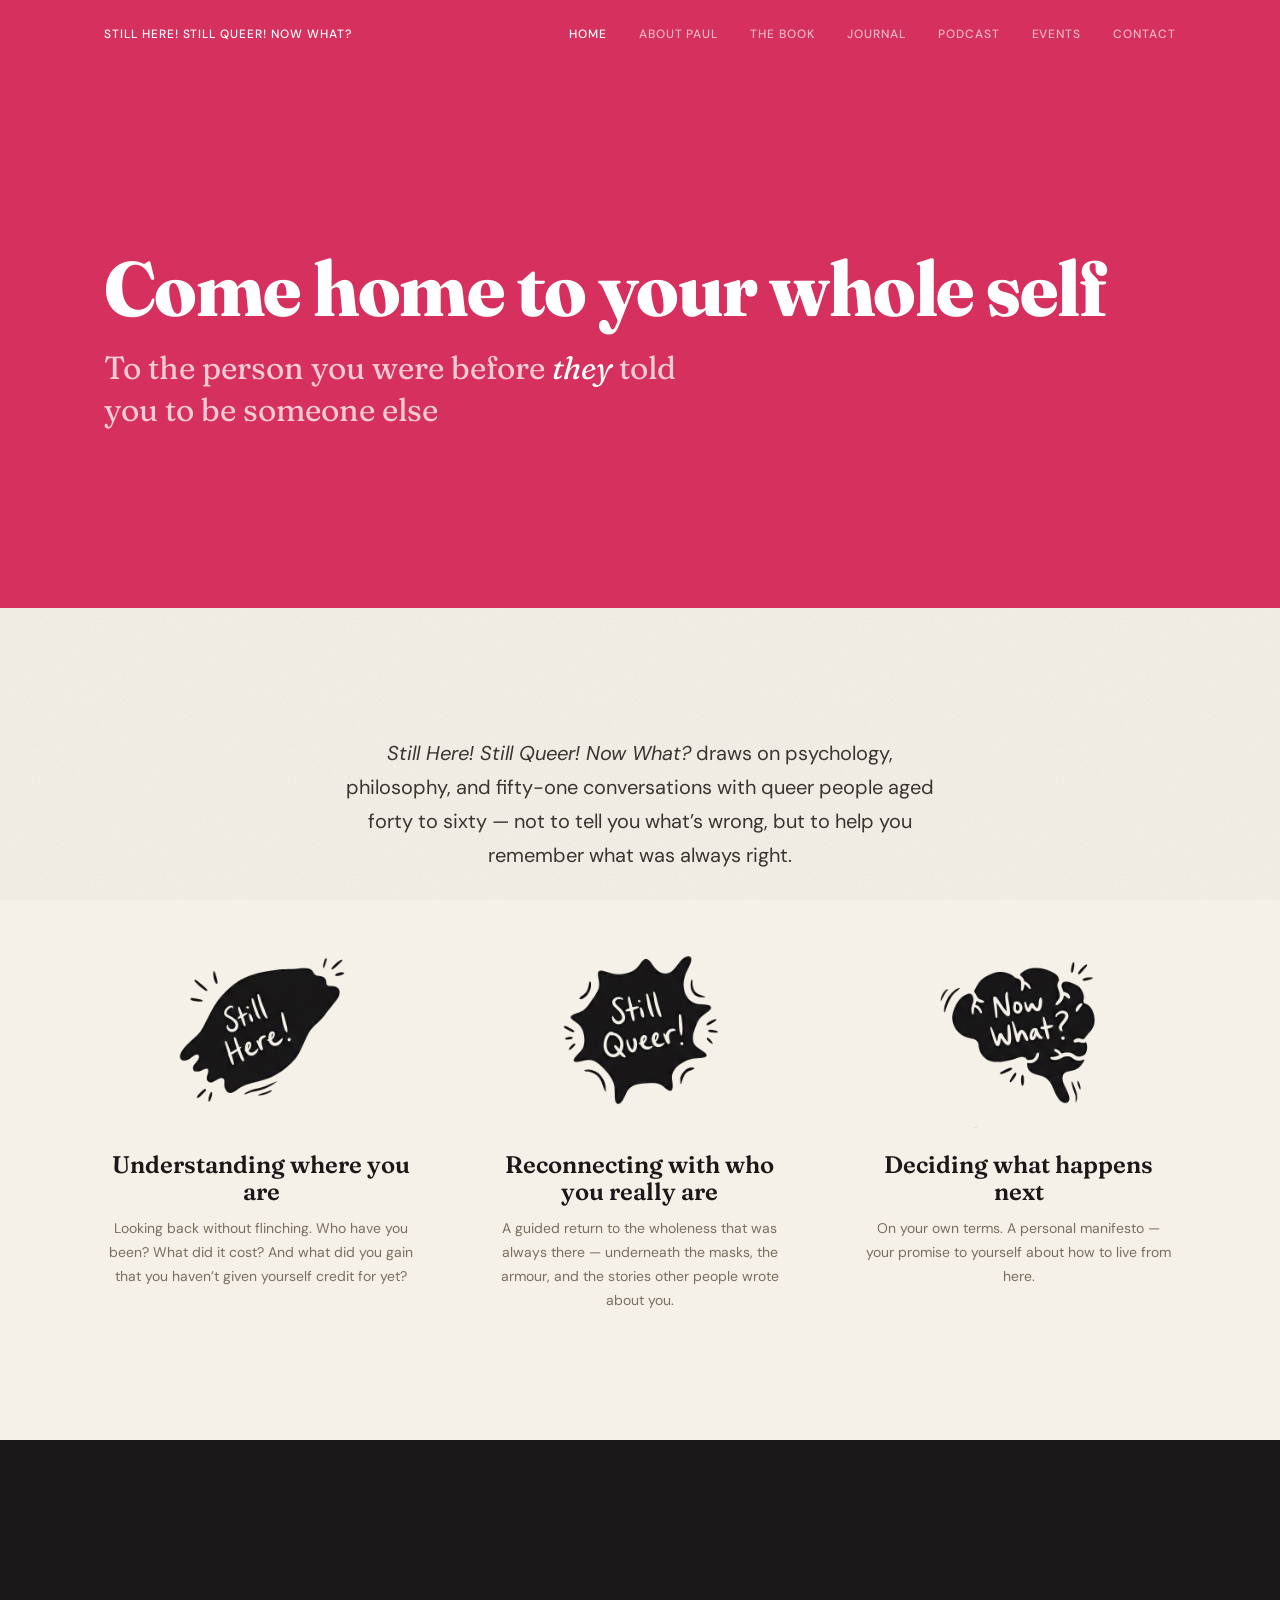
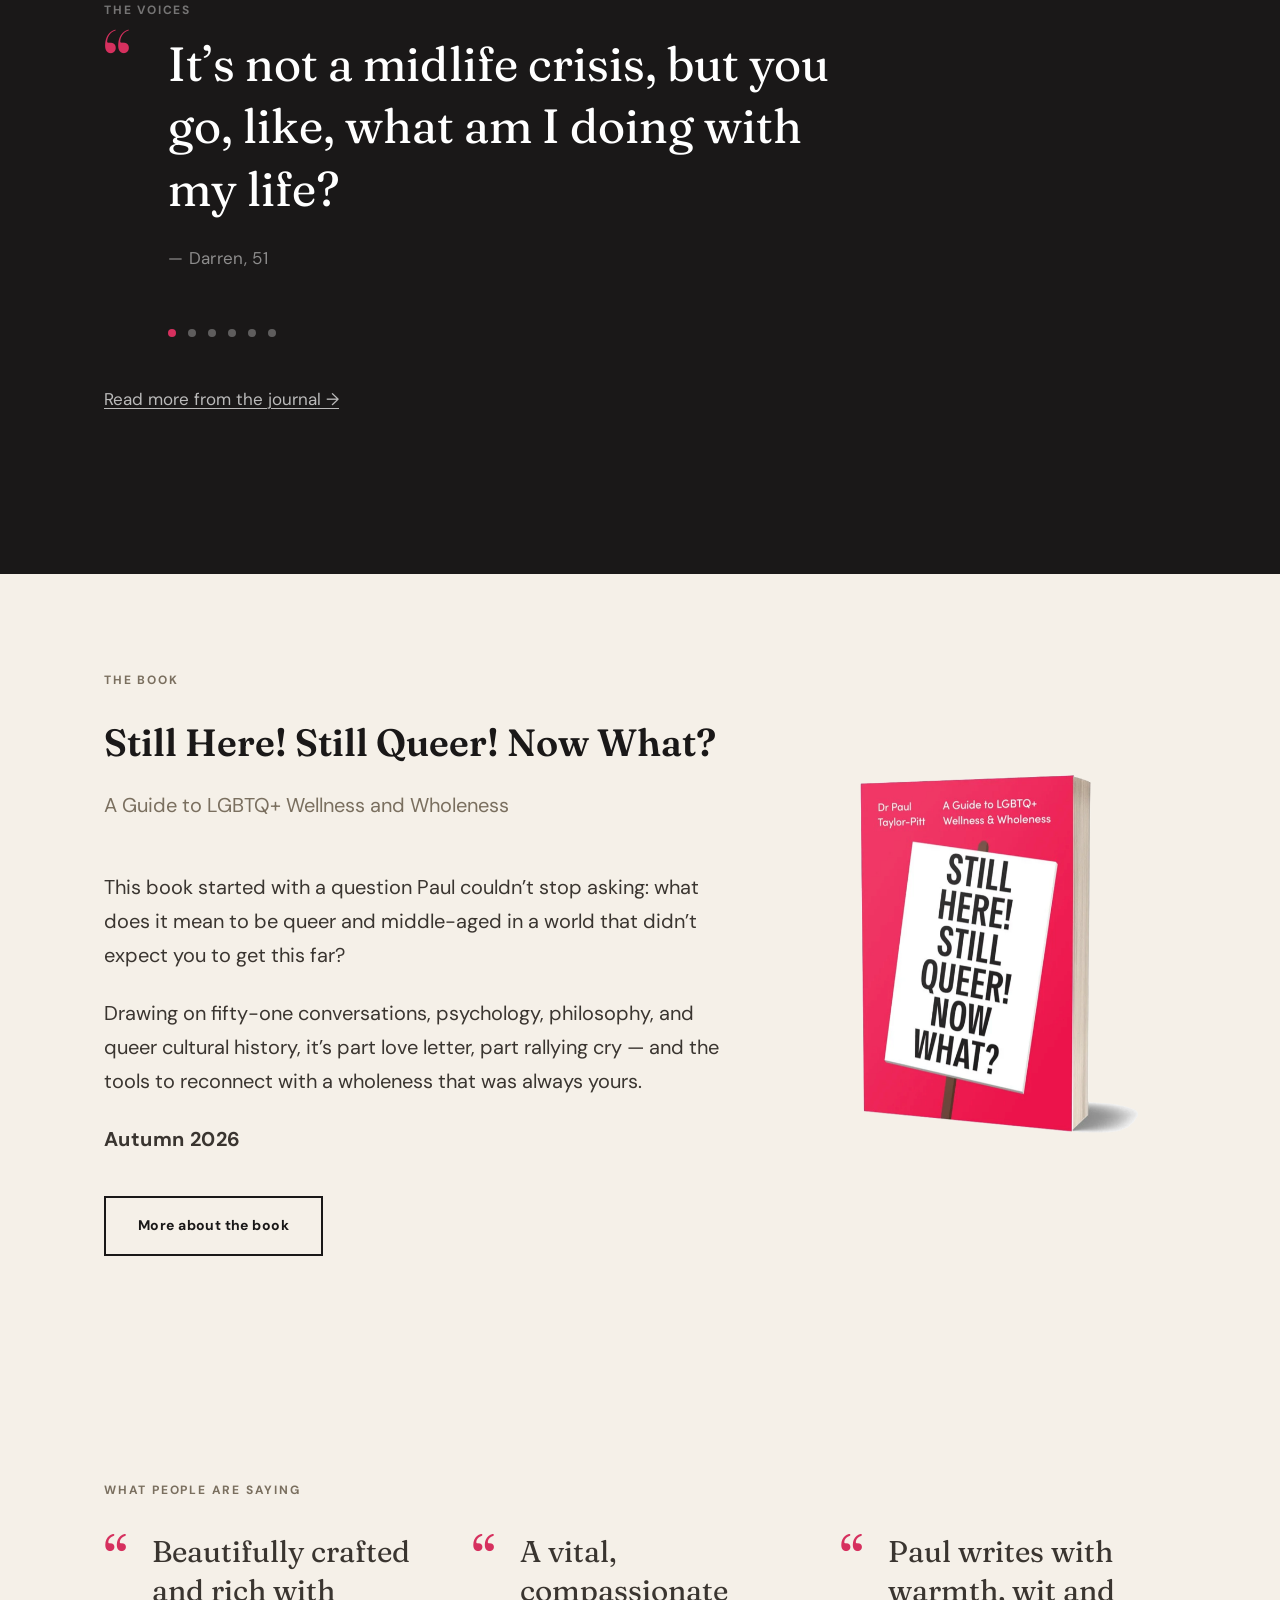
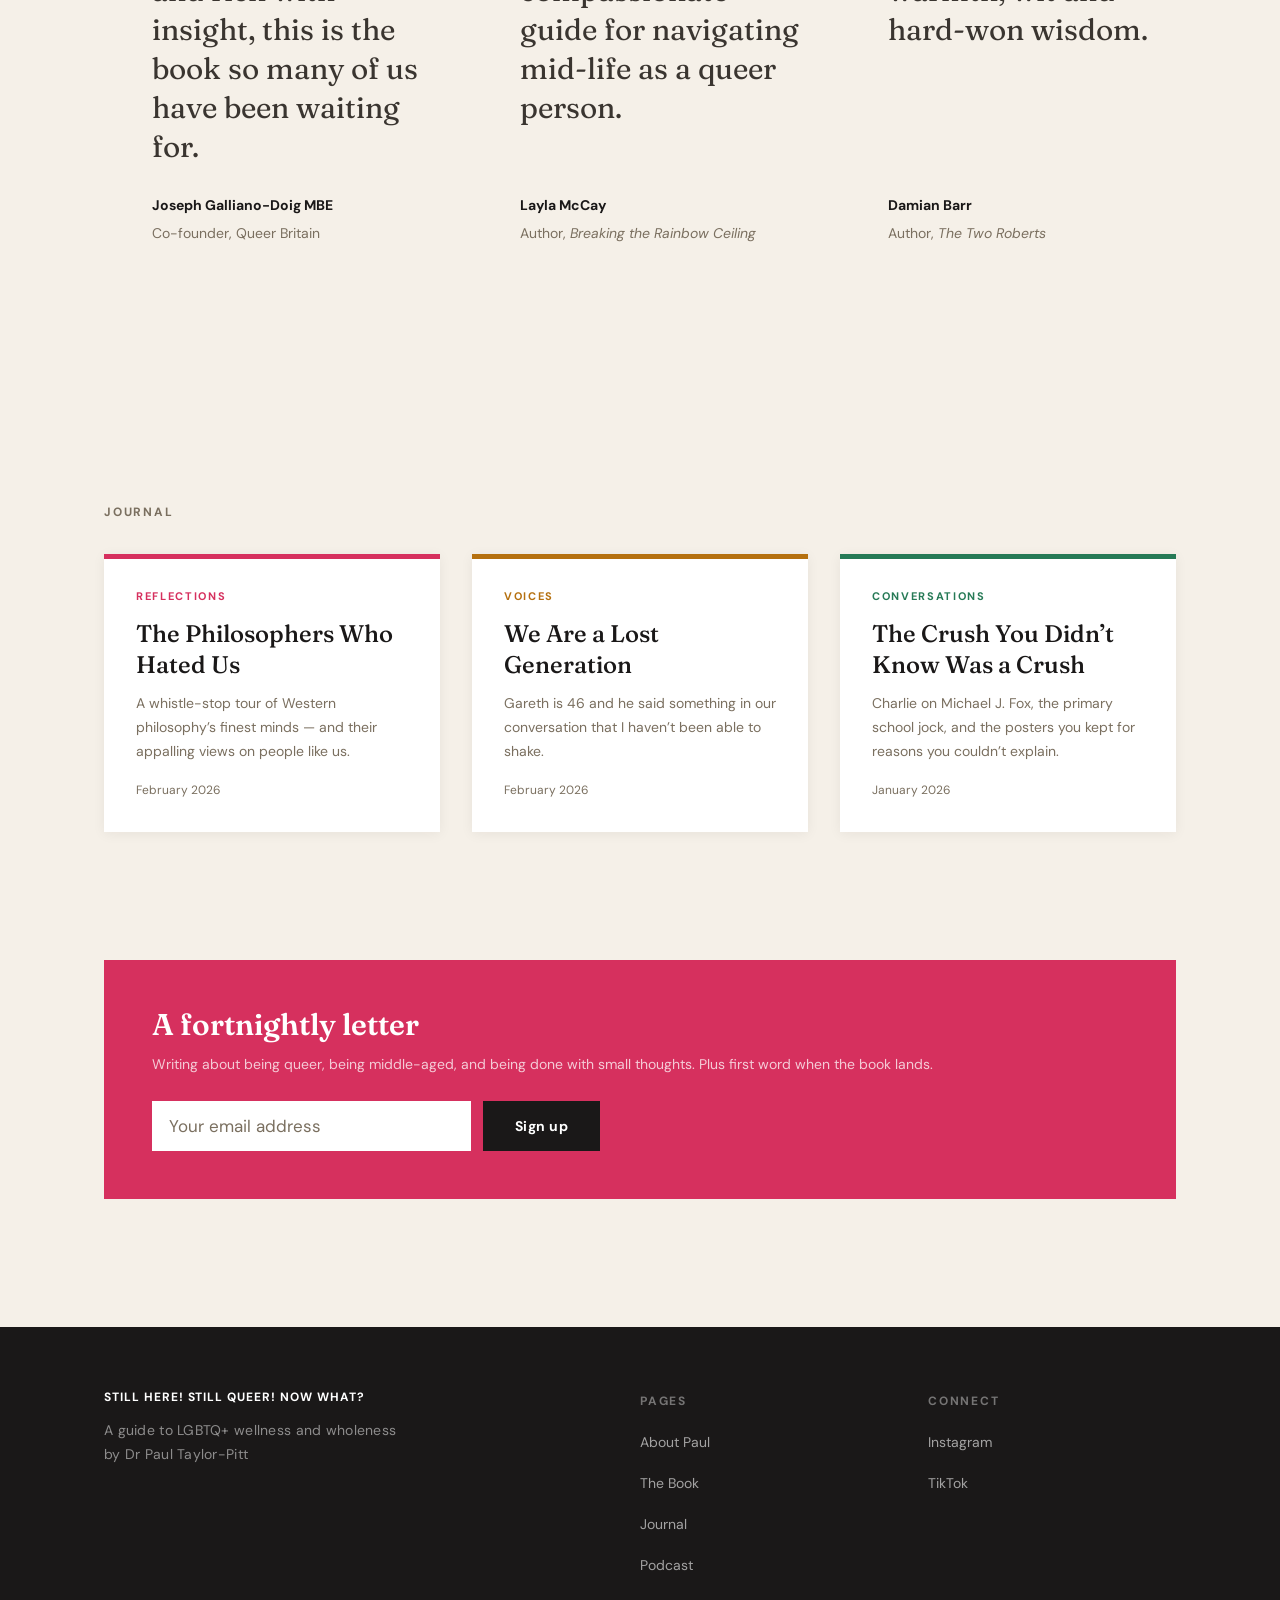
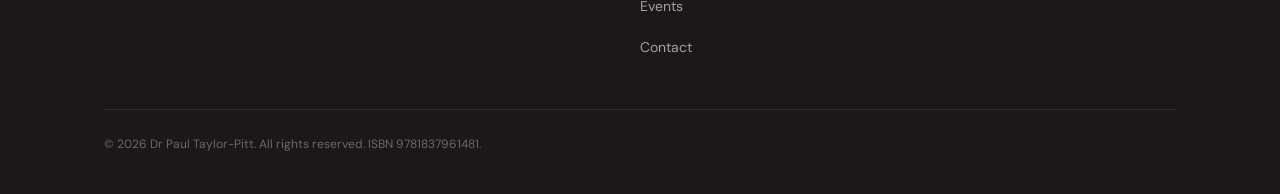
==== commit 4dc575a4: "Move book cover below headline on mobile homepage Split the book section into header/cover/body so t" ====
--- a/index.html
+++ b/index.html
@@ -143,16 +143,18 @@
     <div class="container">
       <p class="label mb-6 reveal">The Book</p>
       <div class="homepage-book-layout reveal">
-        <div class="homepage-book-content">
+        <div class="homepage-book-header">
           <h2>Still Here! Still Queer! Now What?</h2>
           <p class="lead">A Guide to LGBTQ+ Wellness and Wholeness</p>
+        </div>
+        <div class="book-cover-placeholder">
+          <img src="assets/images/book-cover.png" alt="Still Here! Still Queer! Now What? book cover">
+        </div>
+        <div class="homepage-book-body">
           <p>This book started with a question Paul couldn&rsquo;t stop asking: what does it mean to be queer and middle-aged in a world that didn&rsquo;t expect you to get this far?</p>
           <p>Drawing on fifty-one conversations, psychology, philosophy, and queer cultural history, it&rsquo;s part love letter, part rallying cry &mdash; and the tools to reconnect with a wholeness that was always yours.</p>
           <p class="meta"><strong>Autumn 2026</strong></p>
           <a href="book.html" class="btn btn--outline" style="margin-top: var(--space-4);">More about the book</a>
-        </div>
-        <div class="book-cover-placeholder">
-          <img src="assets/images/book-cover.png" alt="Still Here! Still Queer! Now What? book cover">
         </div>
       </div>
     </div>
--- a/css/styles.css
+++ b/css/styles.css
@@ -1456,21 +1456,36 @@
     grid-template-columns: 1fr 24rem;
     align-items: start;
   }
-}
-
-.homepage-book-content h2 {
+
+  .homepage-book-header {
+    grid-column: 1;
+  }
+
+  .homepage-book-layout .book-cover-placeholder {
+    grid-column: 2;
+    grid-row: 1 / 3;
+  }
+
+  .homepage-book-body {
+    grid-column: 1;
+  }
+}
+
+.homepage-book-header h2,
+.homepage-book-body h2 {
   font-size: clamp(var(--text-xl), 3vw, var(--text-2xl));
 }
 
-.homepage-book-content p {
+.homepage-book-header p,
+.homepage-book-body p {
   font-size: var(--text-md);
   line-height: var(--leading-normal);
   color: var(--color-body);
 }
 
-.homepage-book-content .lead {
-  color: var(--color-muted);
-  margin-bottom: var(--space-5);
+.homepage-book-header .lead {
+  color: var(--color-muted);
+  margin-bottom: 0;
 }
 
 
